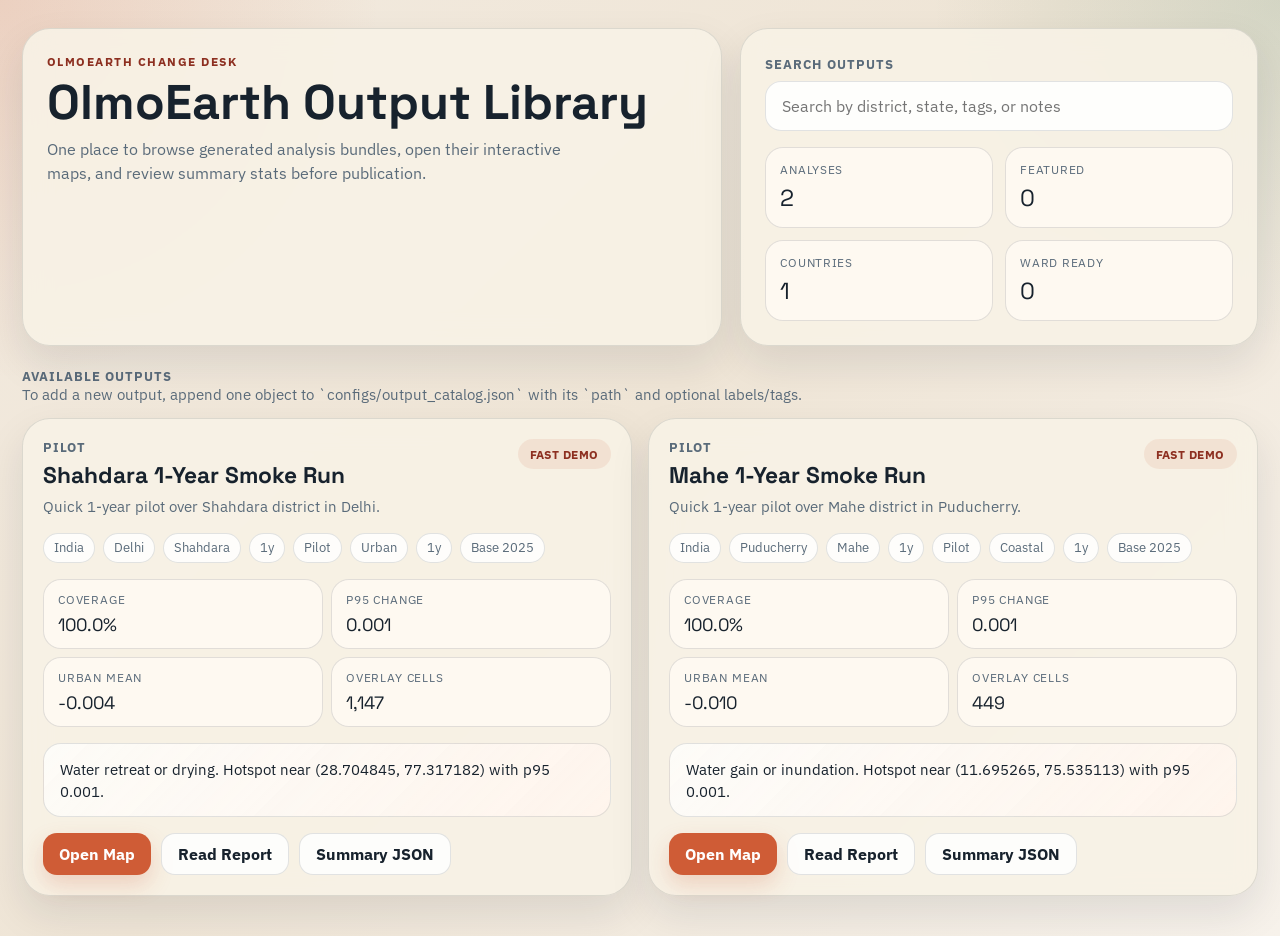
==== index.html @ ed257157 "feat: gh pages" ====
<!doctype html>
<html lang="en">
    <head>
        <meta charset="utf-8" />
        <meta name="viewport" content="width=device-width, initial-scale=1" />
        <title>OlmoEarth Output Library</title>
        <link rel="preconnect" href="https://fonts.googleapis.com" />
        <link rel="preconnect" href="https://fonts.gstatic.com" crossorigin />
        <link
            href="https://fonts.googleapis.com/css2?family=IBM+Plex+Sans:wght@400;500;600;700&family=Space+Grotesk:wght@500;700&display=swap"
            rel="stylesheet"
        />
        <link rel="stylesheet" href="./landing/styles.css" />
    </head>
    <body>
        <div class="shell">
            <header class="hero">
                <div class="hero-copy">
                    <div class="eyebrow">OlmoEarth Change Desk</div>
                    <h1 id="siteTitle">Loading output library...</h1>
                    <p id="siteSubtitle" class="hero-subtitle">
                        Reading the catalog and summarizing generated analysis
                        bundles.
                    </p>
                </div>
                <div class="hero-controls">
                    <label class="control-label" for="search"
                        >Search Outputs</label
                    >
                    <input
                        id="search"
                        class="search-input"
                        type="search"
                        placeholder="Search by district, state, tags, or notes"
                    />
                    <div id="libraryStats" class="stats-grid"></div>
                </div>
            </header>

            <main>
                <section class="section-head">
                    <div>
                        <div class="section-title">Available Outputs</div>
                        <div id="sectionHint" class="section-subtitle">
                            Each card is driven by the catalog JSON plus the
                            run's summary file.
                        </div>
                    </div>
                </section>

                <section id="catalogGrid" class="catalog-grid"></section>
                <div id="emptyState" class="empty-state" hidden>
                    No outputs match the current search.
                </div>
            </main>
        </div>

        <script src="./landing/app.js"></script>
    </body>
</html>
---- landing/styles.css ----
:root {
    --ink: #17222d;
    --muted: #5a6b7a;
    --paper: rgba(255, 250, 243, 0.88);
    --panel: rgba(248, 242, 230, 0.9);
    --line: rgba(23, 34, 45, 0.12);
    --accent: #cf5c36;
    --accent-deep: #8d2f20;
    --accent-cool: #23643d;
    --shadow: 0 18px 40px rgba(23, 34, 45, 0.1);
}

* {
    box-sizing: border-box;
}

html,
body {
    margin: 0;
    min-height: 100%;
    font-family: "IBM Plex Sans", sans-serif;
    color: var(--ink);
    background:
        radial-gradient(
            circle at top left,
            rgba(207, 92, 54, 0.18),
            transparent 24%
        ),
        radial-gradient(
            circle at top right,
            rgba(35, 100, 61, 0.14),
            transparent 22%
        ),
        linear-gradient(135deg, #f2eadf 0%, #efe5d6 48%, #f7f2eb 100%);
}

body {
    min-height: 100vh;
}

.shell {
    max-width: 1380px;
    margin: 0 auto;
    padding: 28px 22px 40px;
}

.hero {
    display: grid;
    grid-template-columns: 1.15fr 0.85fr;
    gap: 18px;
    margin-bottom: 22px;
}

.hero-copy,
.hero-controls,
.analysis-card {
    background: var(--panel);
    border: 1px solid var(--line);
    border-radius: 28px;
    box-shadow: var(--shadow);
    backdrop-filter: blur(14px);
}

.hero-copy,
.hero-controls {
    padding: 24px;
}

.eyebrow {
    font-size: 0.78rem;
    font-weight: 700;
    letter-spacing: 0.12em;
    text-transform: uppercase;
    color: var(--accent-deep);
}

h1 {
    margin: 10px 0 10px;
    font-family: "Space Grotesk", sans-serif;
    font-size: clamp(2rem, 3.8vw, 3.5rem);
    line-height: 0.98;
}

.hero-subtitle {
    margin: 0;
    max-width: 56ch;
    color: var(--muted);
    font-size: 1rem;
    line-height: 1.55;
}

.control-label,
.section-title,
.card-eyebrow {
    font-size: 0.8rem;
    font-weight: 700;
    letter-spacing: 0.08em;
    text-transform: uppercase;
    color: var(--muted);
}

.search-input {
    width: 100%;
    margin-top: 8px;
    margin-bottom: 16px;
    border: 1px solid var(--line);
    border-radius: 16px;
    padding: 14px 16px;
    font: inherit;
    background: rgba(255, 255, 255, 0.88);
}

.stats-grid {
    display: grid;
    grid-template-columns: repeat(2, minmax(0, 1fr));
    gap: 12px;
}

.stat-card {
    background: var(--paper);
    border: 1px solid var(--line);
    border-radius: 18px;
    padding: 14px;
}

.stat-label {
    color: var(--muted);
    font-size: 0.76rem;
    letter-spacing: 0.06em;
    text-transform: uppercase;
}

.stat-value {
    margin-top: 6px;
    font-family: "Space Grotesk", sans-serif;
    font-size: 1.45rem;
}

.section-head {
    display: flex;
    justify-content: space-between;
    align-items: end;
    gap: 16px;
    margin-bottom: 14px;
}

.section-subtitle {
    color: var(--muted);
    font-size: 0.94rem;
}

.catalog-grid {
    display: grid;
    grid-template-columns: repeat(auto-fit, minmax(300px, 1fr));
    gap: 16px;
}

.analysis-card {
    display: grid;
    gap: 16px;
    padding: 20px;
}

.card-top {
    display: flex;
    justify-content: space-between;
    gap: 10px;
    align-items: start;
}

.card-badge {
    display: inline-flex;
    align-items: center;
    gap: 6px;
    min-height: 30px;
    padding: 5px 12px;
    border-radius: 999px;
    background: rgba(207, 92, 54, 0.1);
    color: var(--accent-deep);
    font-size: 0.78rem;
    font-weight: 700;
    letter-spacing: 0.04em;
    text-transform: uppercase;
}

.analysis-title {
    margin: 8px 0 6px;
    font-family: "Space Grotesk", sans-serif;
    font-size: 1.42rem;
    line-height: 1.08;
}

.analysis-subtitle {
    margin: 0;
    color: var(--muted);
    line-height: 1.45;
    font-size: 0.96rem;
}

.pill-row,
.meta-grid,
.action-row {
    display: flex;
    flex-wrap: wrap;
    gap: 8px;
}

.pill,
.meta-pill {
    display: inline-flex;
    align-items: center;
    min-height: 30px;
    padding: 5px 10px;
    border-radius: 999px;
    background: rgba(255, 255, 255, 0.8);
    border: 1px solid var(--line);
    color: var(--muted);
    font-size: 0.82rem;
}

.meta-grid {
    display: grid;
    grid-template-columns: repeat(2, minmax(0, 1fr));
}

.meta-block {
    background: var(--paper);
    border: 1px solid var(--line);
    border-radius: 18px;
    padding: 12px 14px;
}

.meta-label {
    color: var(--muted);
    font-size: 0.74rem;
    text-transform: uppercase;
    letter-spacing: 0.07em;
}

.meta-value {
    margin-top: 6px;
    font-family: "Space Grotesk", sans-serif;
    font-size: 1.12rem;
}

.story-line {
    padding: 14px 16px;
    border-radius: 18px;
    background: linear-gradient(
        135deg,
        rgba(255, 255, 255, 0.72),
        rgba(255, 245, 237, 0.92)
    );
    border: 1px solid var(--line);
    color: var(--ink);
    font-size: 0.95rem;
    line-height: 1.45;
}

.action-row {
    gap: 10px;
}

.action-link {
    display: inline-flex;
    align-items: center;
    justify-content: center;
    min-height: 42px;
    padding: 10px 16px;
    border-radius: 14px;
    text-decoration: none;
    font-weight: 700;
    transition:
        transform 120ms ease,
        box-shadow 120ms ease,
        background 120ms ease;
}

.action-link.primary {
    background: var(--accent);
    color: white;
    box-shadow: 0 10px 22px rgba(207, 92, 54, 0.22);
}

.action-link.secondary {
    background: rgba(255, 255, 255, 0.82);
    border: 1px solid var(--line);
    color: var(--ink);
}

.action-link:hover {
    transform: translateY(-1px);
}

.loading-card,
.error-card,
.empty-state {
    background: var(--panel);
    border: 1px solid var(--line);
    border-radius: 24px;
    padding: 22px;
    color: var(--muted);
    box-shadow: var(--shadow);
}

.error-card {
    color: var(--accent-deep);
}

.empty-state {
    margin-top: 16px;
    text-align: center;
}

@media (max-width: 980px) {
    .hero {
        grid-template-columns: 1fr;
    }

    .meta-grid,
    .stats-grid {
        grid-template-columns: 1fr 1fr;
    }
}

@media (max-width: 640px) {
    .shell {
        padding: 18px 14px 28px;
    }

    .meta-grid,
    .stats-grid {
        grid-template-columns: 1fr;
    }

    .action-row {
        flex-direction: column;
    }
}
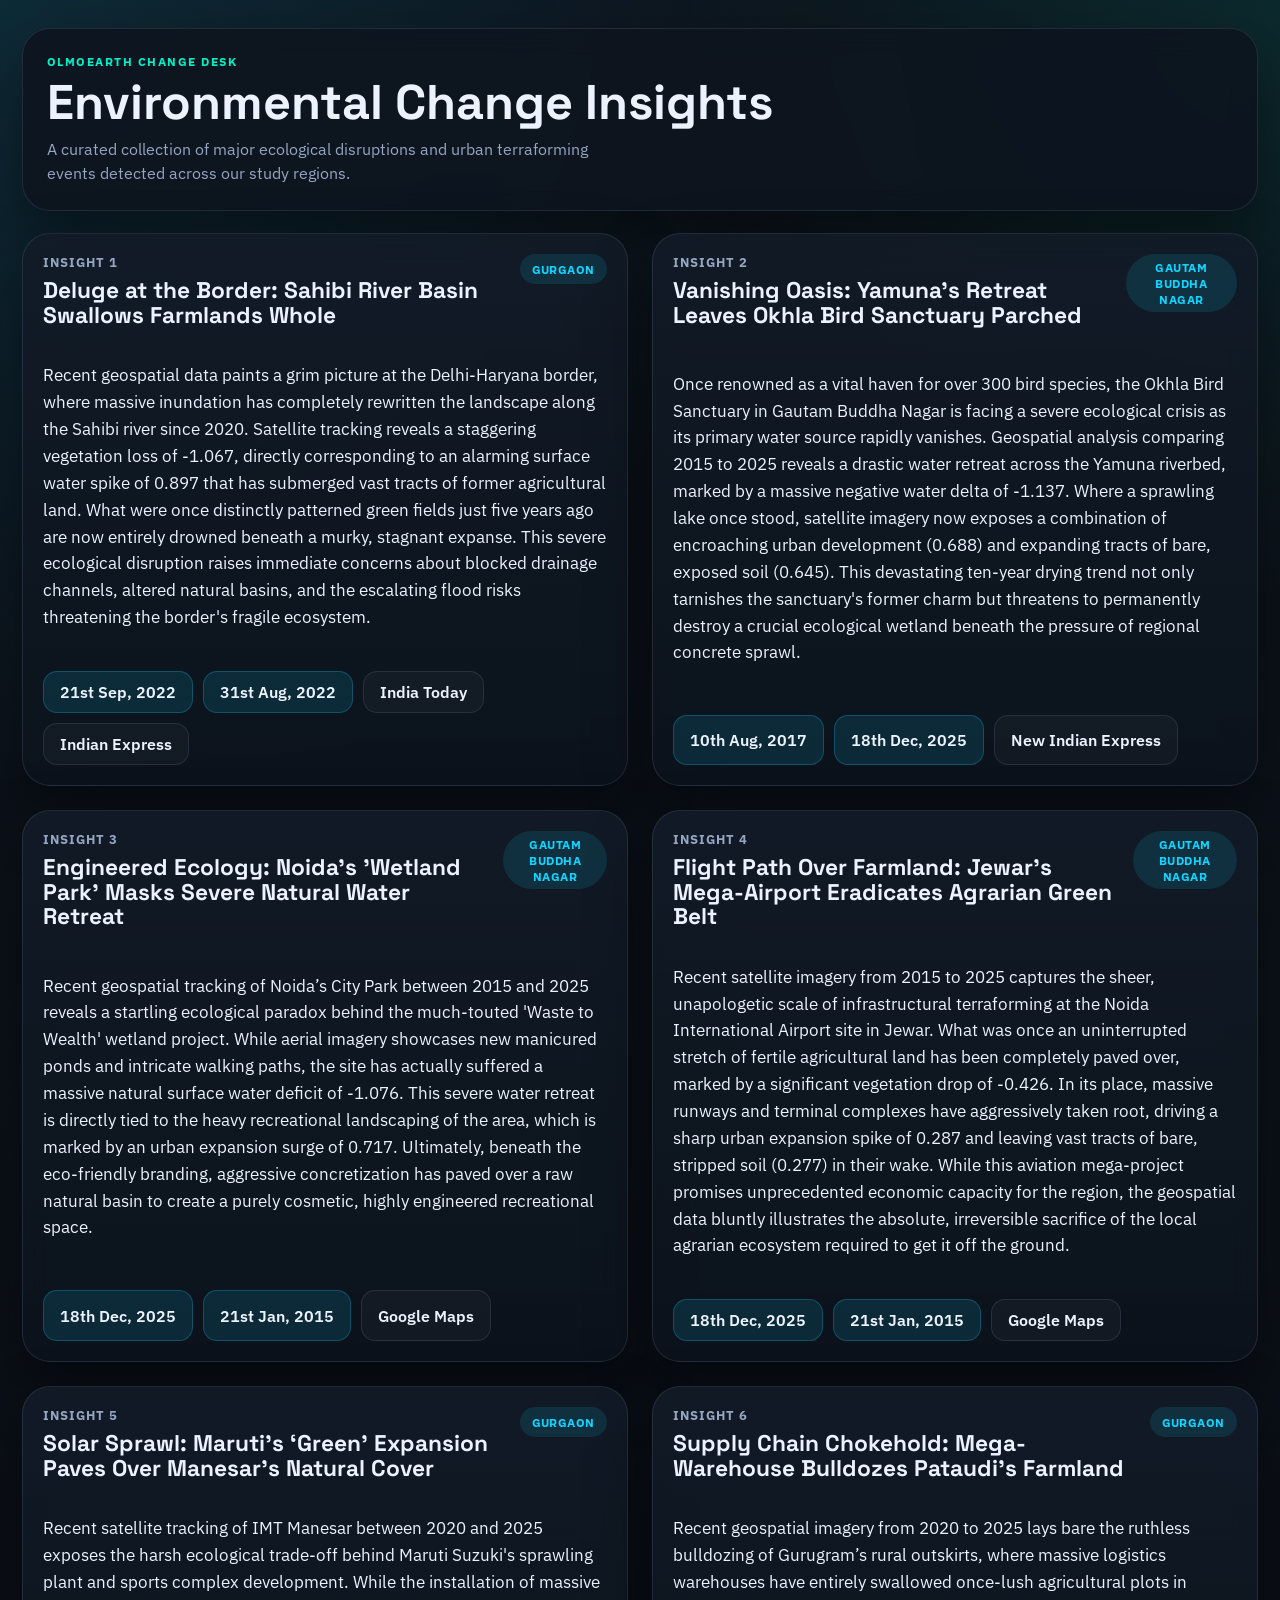
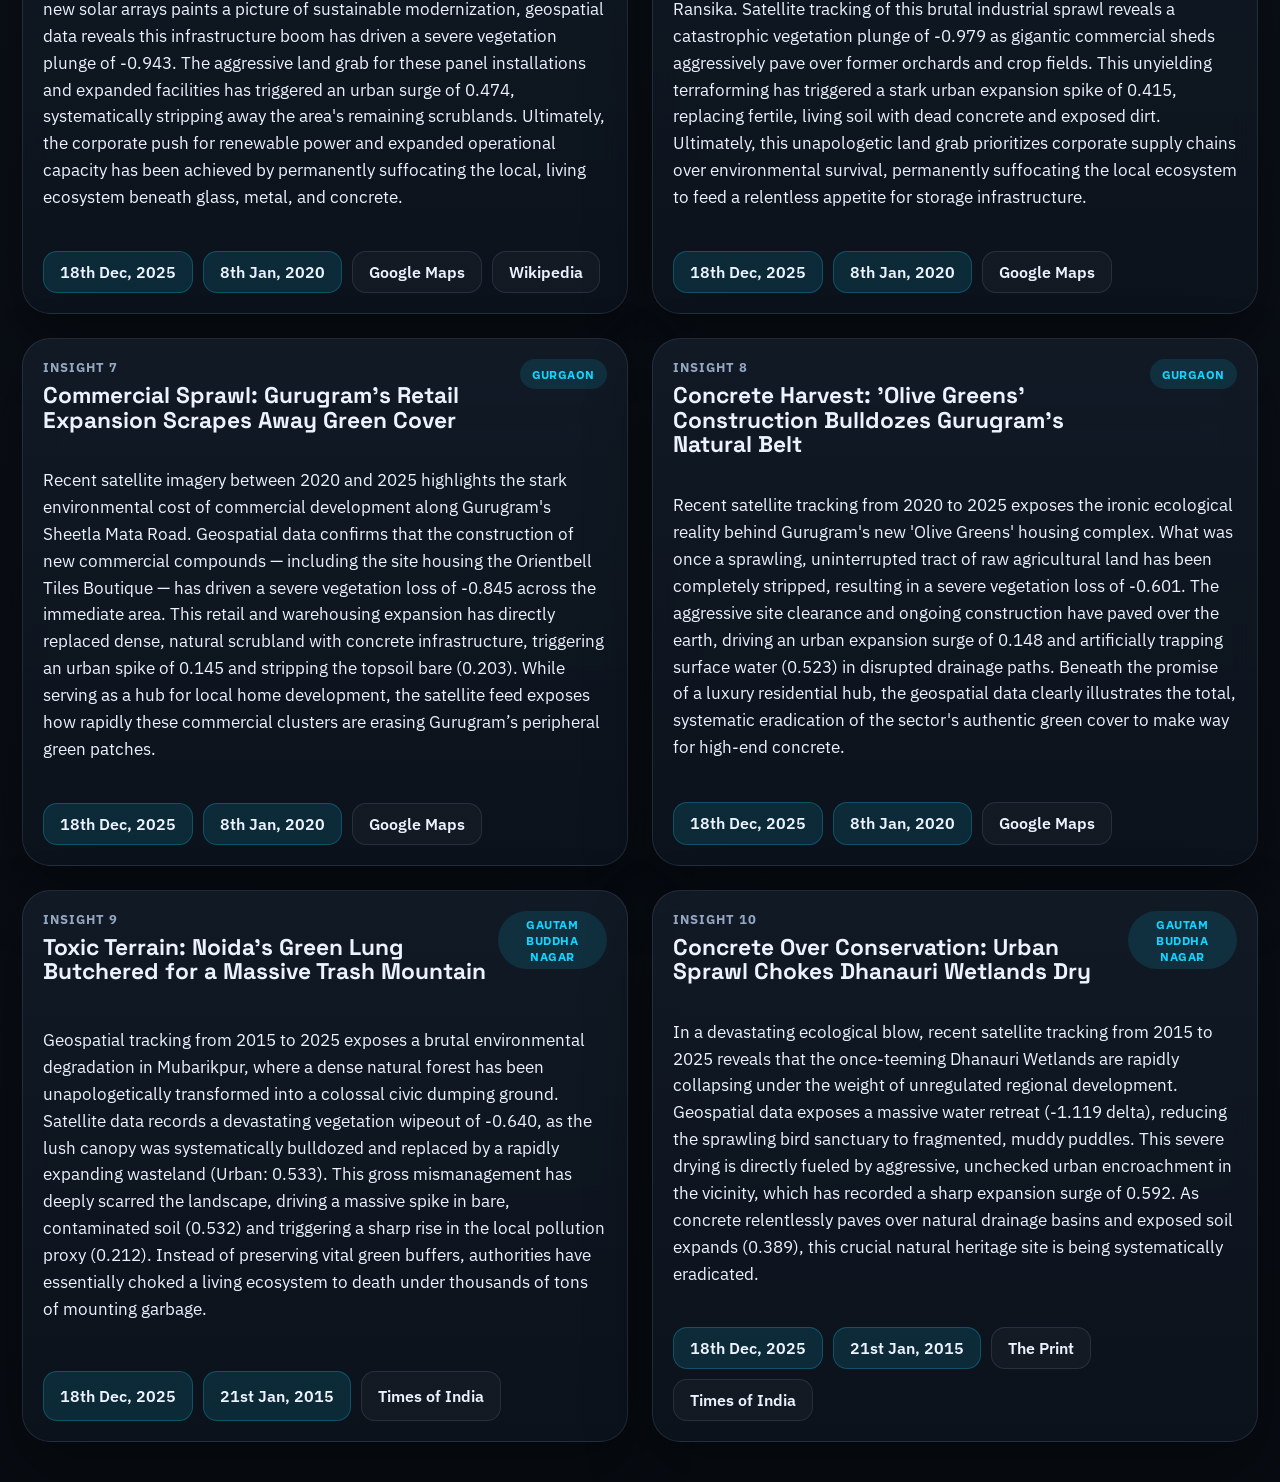
==== commit ffe3eca8: "feat: update landing page with insights section" ====
--- a/index.html
+++ b/index.html
@@ -3,7 +3,8 @@
     <head>
         <meta charset="utf-8" />
         <meta name="viewport" content="width=device-width, initial-scale=1" />
-        <title>OlmoEarth Output Library</title>
+        <title>OlmoEarth Output Library - Insights</title>
+        <link rel="icon" href="data:image/svg+xml,<svg xmlns=%22http://www.w3.org/2000/svg%22 viewBox=%2210 0 100 100%22><text y=%22.9em%22 font-size=%2290%22>🌏</text></svg>">
         <link rel="preconnect" href="https://fonts.googleapis.com" />
         <link rel="preconnect" href="https://fonts.gstatic.com" crossorigin />
         <link
@@ -11,50 +12,225 @@
             rel="stylesheet"
         />
         <link rel="stylesheet" href="./landing/styles.css" />
+        <style>
+            .insights-list {
+                display: grid;
+                grid-template-columns: repeat(2, 1fr);
+                gap: 24px;
+            }
+            @media (max-width: 980px) {
+                .insights-list {
+                    grid-template-columns: 1fr;
+                }
+            }
+            .insight-content {
+                font-size: 1.05rem;
+                line-height: 1.6;
+                color: var(--text);
+                margin-top: 12px;
+                margin-bottom: 24px;
+            }
+        </style>
     </head>
     <body>
         <div class="shell">
-            <header class="hero">
+            <header class="hero" style="grid-template-columns: 1fr;">
                 <div class="hero-copy">
                     <div class="eyebrow">OlmoEarth Change Desk</div>
-                    <h1 id="siteTitle">Loading output library...</h1>
-                    <p id="siteSubtitle" class="hero-subtitle">
-                        Reading the catalog and summarizing generated analysis
-                        bundles.
+                    <h1>Environmental Change Insights</h1>
+                    <p class="hero-subtitle">
+                        A curated collection of major ecological disruptions and urban terraforming events detected across our study regions.
                     </p>
                 </div>
-                <div class="hero-controls">
-                    <label class="control-label" for="search"
-                        >Search Outputs</label
-                    >
-                    <input
-                        id="search"
-                        class="search-input"
-                        type="search"
-                        placeholder="Search by district, state, tags, or notes"
-                    />
-                    <div id="libraryStats" class="stats-grid"></div>
-                </div>
             </header>
 
             <main>
-                <section class="section-head">
-                    <div>
-                        <div class="section-title">Available Outputs</div>
-                        <div id="sectionHint" class="section-subtitle">
-                            Each card is driven by the catalog JSON plus the
-                            run's summary file.
-                        </div>
-                    </div>
+                <section class="insights-list">
+                    <article class="analysis-card">
+                        <div class="card-top">
+                            <div>
+                                <div class="card-eyebrow">Insight 1</div>
+                                <h2 class="analysis-title">Deluge at the Border: Sahibi River Basin Swallows Farmlands Whole</h2>
+                            </div>
+                            <div class="card-badge">Gurgaon</div>
+                        </div>
+                        <div class="insight-content">
+                            Recent geospatial data paints a grim picture at the Delhi-Haryana border, where massive inundation has completely rewritten the landscape along the Sahibi river since 2020. Satellite tracking reveals a staggering vegetation loss of -1.067, directly corresponding to an alarming surface water spike of 0.897 that has submerged vast tracts of former agricultural land. What were once distinctly patterned green fields just five years ago are now entirely drowned beneath a murky, stagnant expanse. This severe ecological disruption raises immediate concerns about blocked drainage channels, altered natural basins, and the escalating flood risks threatening the border's fragile ecosystem.
+                        </div>
+                        <div class="action-row">
+                            <a class="action-link primary" href="https://pythonicvarun.github.io/olmoearth-change-insights/outputs/gurgaon/?basemap=esri_imagery&metric=vegetation_delta&unit=cells&period=5y&opacity=0.30&historical=timeline&speed=1200&lat=28.50535&lng=76.93170&zoom=16.00&historicalDate=2022-09-21" target="_blank">21st Sep, 2022</a>
+                            <a class="action-link primary" href="https://pythonicvarun.github.io/olmoearth-change-insights/outputs/gurgaon/?basemap=esri_imagery&metric=vegetation_delta&unit=cells&period=5y&opacity=0.30&historical=timeline&speed=1200&lat=28.50535&lng=76.93170&zoom=16.00&historicalDate=2022-08-31" target="_blank">31st Aug, 2022</a>
+                            <a class="action-link secondary" href="https://www.indiatoday.in/india/story/gurugram-gurgaon-urban-floods-waterlogging-sahibi-river-lost-aravalli-hills-delhi-haryana-hydrology-natural-drainage-2781896-2025-09-08" target="_blank">India Today</a>
+                            <a class="action-link secondary" href="https://indianexpress.com/article/explained/why-even-moderate-rainfall-leads-to-flooding-in-gurgaon-10131520/" target="_blank">Indian Express</a>
+                        </div>
+                    </article>
+
+                    <article class="analysis-card">
+                        <div class="card-top">
+                            <div>
+                                <div class="card-eyebrow">Insight 2</div>
+                                <h2 class="analysis-title">Vanishing Oasis: Yamuna's Retreat Leaves Okhla Bird Sanctuary Parched</h2>
+                            </div>
+                            <div class="card-badge">Gautam Buddha Nagar</div>
+                        </div>
+                        <div class="insight-content">
+                            Once renowned as a vital haven for over 300 bird species, the Okhla Bird Sanctuary in Gautam Buddha Nagar is facing a severe ecological crisis as its primary water source rapidly vanishes. Geospatial analysis comparing 2015 to 2025 reveals a drastic water retreat across the Yamuna riverbed, marked by a massive negative water delta of -1.137. Where a sprawling lake once stood, satellite imagery now exposes a combination of encroaching urban development (0.688) and expanding tracts of bare, exposed soil (0.645). This devastating ten-year drying trend not only tarnishes the sanctuary's former charm but threatens to permanently destroy a crucial ecological wetland beneath the pressure of regional concrete sprawl.
+                        </div>
+                        <div class="action-row">
+                            <a class="action-link primary" href="https://pythonicvarun.github.io/olmoearth-change-insights/outputs/gautam_buddha_nagar/?basemap=esri_imagery&metric=water_delta&unit=cells&period=10y&opacity=0.15&historical=timeline&speed=1200&lat=28.55676&lng=77.32302&zoom=15.00&historicalDate=2017-08-10" target="_blank">10th Aug, 2017</a>
+                            <a class="action-link primary" href="https://pythonicvarun.github.io/olmoearth-change-insights/outputs/gautam_buddha_nagar/?basemap=esri_imagery&metric=water_delta&unit=cells&period=10y&opacity=0.55&historical=timeline&speed=1200&lat=28.55676&lng=77.32302&zoom=15.00&historicalDate=2025-12-18" target="_blank">18th Dec, 2025</a>
+                            <a class="action-link secondary" href="https://www.newindianexpress.com/states/delhi/2025/Jun/06/from-feathered-paradise-to-forgotten-dump-okhla-sanctuary-loses-charm" target="_blank">New Indian Express</a>
+                        </div>
+                    </article>
+
+                    <article class="analysis-card">
+                        <div class="card-top">
+                            <div>
+                                <div class="card-eyebrow">Insight 3</div>
+                                <h2 class="analysis-title">Engineered Ecology: Noida's 'Wetland Park' Masks Severe Natural Water Retreat</h2>
+                            </div>
+                            <div class="card-badge">Gautam Buddha Nagar</div>
+                        </div>
+                        <div class="insight-content">
+                            Recent geospatial tracking of Noida’s City Park between 2015 and 2025 reveals a startling ecological paradox behind the much-touted 'Waste to Wealth' wetland project. While aerial imagery showcases new manicured ponds and intricate walking paths, the site has actually suffered a massive natural surface water deficit of -1.076. This severe water retreat is directly tied to the heavy recreational landscaping of the area, which is marked by an urban expansion surge of 0.717. Ultimately, beneath the eco-friendly branding, aggressive concretization has paved over a raw natural basin to create a purely cosmetic, highly engineered recreational space.
+                        </div>
+                        <div class="action-row">
+                            <a class="action-link primary" href="https://pythonicvarun.github.io/olmoearth-change-insights/outputs/gautam_buddha_nagar/?basemap=esri_imagery&metric=water_delta&unit=cells&period=10y&opacity=0.35&historical=base&speed=1200&lat=28.59664&lng=77.35729&zoom=17.00&historicalDate=2025-12-18" target="_blank">18th Dec, 2025</a>
+                            <a class="action-link primary" href="https://pythonicvarun.github.io/olmoearth-change-insights/outputs/gautam_buddha_nagar/?basemap=esri_imagery&metric=water_delta&unit=cells&period=10y&opacity=0.35&historical=base&speed=1200&lat=28.59664&lng=77.35729&zoom=17.00&historicalDate=2015-01-21" target="_blank">21st Jan, 2015</a>
+                            <a class="action-link secondary" href="https://maps.app.goo.gl/7TQGL4jjF5YmvLJMA" target="_blank">Google Maps</a>
+                        </div>
+                    </article>
+
+                    <article class="analysis-card">
+                        <div class="card-top">
+                            <div>
+                                <div class="card-eyebrow">Insight 4</div>
+                                <h2 class="analysis-title">Flight Path Over Farmland: Jewar's Mega-Airport Eradicates Agrarian Green Belt</h2>
+                            </div>
+                            <div class="card-badge">Gautam Buddha Nagar</div>
+                        </div>
+                        <div class="insight-content">
+                            Recent satellite imagery from 2015 to 2025 captures the sheer, unapologetic scale of infrastructural terraforming at the Noida International Airport site in Jewar. What was once an uninterrupted stretch of fertile agricultural land has been completely paved over, marked by a significant vegetation drop of -0.426. In its place, massive runways and terminal complexes have aggressively taken root, driving a sharp urban expansion spike of 0.287 and leaving vast tracts of bare, stripped soil (0.277) in their wake. While this aviation mega-project promises unprecedented economic capacity for the region, the geospatial data bluntly illustrates the absolute, irreversible sacrifice of the local agrarian ecosystem required to get it off the ground.
+                        </div>
+                        <div class="action-row">
+                            <a class="action-link primary" href="https://pythonicvarun.github.io/olmoearth-change-insights/outputs/gautam_buddha_nagar/?basemap=esri_imagery&metric=vegetation_delta&unit=cells&period=10y&opacity=0.55&historical=base&speed=1200&lat=28.17355&lng=77.61789&zoom=15.00&historicalDate=2025-12-18" target="_blank">18th Dec, 2025</a>
+                            <a class="action-link primary" href="https://pythonicvarun.github.io/olmoearth-change-insights/outputs/gautam_buddha_nagar/?basemap=esri_imagery&metric=vegetation_delta&unit=cells&period=10y&opacity=0.25&historical=base&speed=1200&lat=28.17355&lng=77.61789&zoom=15.00&historicalDate=2015-01-21" target="_blank">21st Jan, 2015</a>
+                            <a class="action-link secondary" href="https://maps.app.goo.gl/HgYnoMjBkXQBpgHj9" target="_blank">Google Maps</a>
+                        </div>
+                    </article>
+
+                    <article class="analysis-card">
+                        <div class="card-top">
+                            <div>
+                                <div class="card-eyebrow">Insight 5</div>
+                                <h2 class="analysis-title">Solar Sprawl: Maruti’s ‘Green’ Expansion Paves Over Manesar's Natural Cover</h2>
+                            </div>
+                            <div class="card-badge">Gurgaon</div>
+                        </div>
+                        <div class="insight-content">
+                            Recent satellite tracking of IMT Manesar between 2020 and 2025 exposes the harsh ecological trade-off behind Maruti Suzuki's sprawling plant and sports complex development. While the installation of massive new solar arrays paints a picture of sustainable modernization, geospatial data reveals this infrastructure boom has driven a severe vegetation plunge of -0.943. The aggressive land grab for these panel installations and expanded facilities has triggered an urban surge of 0.474, systematically stripping away the area's remaining scrublands. Ultimately, the corporate push for renewable power and expanded operational capacity has been achieved by permanently suffocating the local, living ecosystem beneath glass, metal, and concrete.
+                        </div>
+                        <div class="action-row">
+                            <a class="action-link primary" href="https://pythonicvarun.github.io/olmoearth-change-insights/outputs/gurgaon/?basemap=osm&metric=vegetation_delta&unit=cells&period=5y&opacity=0.45&historical=timeline&speed=1200&lat=28.36679&lng=76.89807&zoom=16.00&historicalDate=2025-12-18" target="_blank">18th Dec, 2025</a>
+                            <a class="action-link primary" href="https://pythonicvarun.github.io/olmoearth-change-insights/outputs/gurgaon/?basemap=osm&metric=vegetation_delta&unit=cells&period=5y&opacity=0.45&historical=timeline&speed=1200&lat=28.36679&lng=76.89807&zoom=16.00&historicalDate=2020-01-08" target="_blank">8th Jan, 2020</a>
+                            <a class="action-link secondary" href="https://maps.app.goo.gl/5bKL5rnrKbe5iajK8" target="_blank">Google Maps</a>
+                            <a class="action-link secondary" href="https://en.wikipedia.org/wiki/Maruti_Suzuki#:~:text=In%20November%202021%20Maruti%20Suzuki%20announce%20to%20set%20up%20of%20a%20big%20plant%20in%20IMT%20Kharkhoda%20in%20Sonipat%20district%20across%20900%20acres%20with%20an%20investment%20of%20%E2%82%B918%2C000%20crores.%5B42%5D" target="_blank">Wikipedia</a>
+                        </div>
+                    </article>
+
+                    <article class="analysis-card">
+                        <div class="card-top">
+                            <div>
+                                <div class="card-eyebrow">Insight 6</div>
+                                <h2 class="analysis-title">Supply Chain Chokehold: Mega-Warehouse Bulldozes Pataudi's Farmland</h2>
+                            </div>
+                            <div class="card-badge">Gurgaon</div>
+                        </div>
+                        <div class="insight-content">
+                            Recent geospatial imagery from 2020 to 2025 lays bare the ruthless bulldozing of Gurugram’s rural outskirts, where massive logistics warehouses have entirely swallowed once-lush agricultural plots in Ransika. Satellite tracking of this brutal industrial sprawl reveals a catastrophic vegetation plunge of -0.979 as gigantic commercial sheds aggressively pave over former orchards and crop fields. This unyielding terraforming has triggered a stark urban expansion spike of 0.415, replacing fertile, living soil with dead concrete and exposed dirt. Ultimately, this unapologetic land grab prioritizes corporate supply chains over environmental survival, permanently suffocating the local ecosystem to feed a relentless appetite for storage infrastructure.
+                        </div>
+                        <div class="action-row">
+                            <a class="action-link primary" href="https://pythonicvarun.github.io/olmoearth-change-insights/outputs/gurgaon/?basemap=osm&metric=vegetation_delta&unit=cells&period=5y&opacity=0.55&historical=base&speed=1200&lat=28.31117&lng=76.74496&zoom=18.00&historicalDate=2025-12-18" target="_blank">18th Dec, 2025</a>
+                            <a class="action-link primary" href="https://pythonicvarun.github.io/olmoearth-change-insights/outputs/gurgaon/?basemap=osm&metric=vegetation_delta&unit=cells&period=5y&opacity=0.30&historical=base&speed=1200&lat=28.31117&lng=76.74496&zoom=18.00&historicalDate=2020-01-08" target="_blank">8th Jan, 2020</a>
+                            <a class="action-link secondary" href="https://maps.app.goo.gl/xyGfAwA3weNfWXVx6" target="_blank">Google Maps</a>
+                        </div>
+                    </article>
+
+                    <article class="analysis-card">
+                        <div class="card-top">
+                            <div>
+                                <div class="card-eyebrow">Insight 7</div>
+                                <h2 class="analysis-title">Commercial Sprawl: Gurugram’s Retail Expansion Scrapes Away Green Cover</h2>
+                            </div>
+                            <div class="card-badge">Gurgaon</div>
+                        </div>
+                        <div class="insight-content">
+                            Recent satellite imagery between 2020 and 2025 highlights the stark environmental cost of commercial development along Gurugram's Sheetla Mata Road. Geospatial data confirms that the construction of new commercial compounds — including the site housing the Orientbell Tiles Boutique — has driven a severe vegetation loss of -0.845 across the immediate area. This retail and warehousing expansion has directly replaced dense, natural scrubland with concrete infrastructure, triggering an urban spike of 0.145 and stripping the topsoil bare (0.203). While serving as a hub for local home development, the satellite feed exposes how rapidly these commercial clusters are erasing Gurugram’s peripheral green patches.
+                        </div>
+                        <div class="action-row">
+                            <a class="action-link primary" href="https://pythonicvarun.github.io/olmoearth-change-insights/outputs/gurgaon/?basemap=osm&metric=vegetation_delta&unit=cells&period=5y&opacity=0.50&historical=timeline&speed=1200&lat=28.48704&lng=77.04336&zoom=17.00&historicalDate=2025-12-18" target="_blank">18th Dec, 2025</a>
+                            <a class="action-link primary" href="https://pythonicvarun.github.io/olmoearth-change-insights/outputs/gurgaon/?basemap=osm&metric=vegetation_delta&unit=cells&period=5y&opacity=0.30&historical=timeline&speed=1200&lat=28.48704&lng=77.04336&zoom=17.00&historicalDate=2020-01-08" target="_blank">8th Jan, 2020</a>
+                            <a class="action-link secondary" href="https://maps.app.goo.gl/6JQzv74cSkdZjhoy6" target="_blank">Google Maps</a>
+                        </div>
+                    </article>
+
+                    <article class="analysis-card">
+                        <div class="card-top">
+                            <div>
+                                <div class="card-eyebrow">Insight 8</div>
+                                <h2 class="analysis-title">Concrete Harvest: 'Olive Greens' Construction Bulldozes Gurugram's Natural Belt</h2>
+                            </div>
+                            <div class="card-badge">Gurgaon</div>
+                        </div>
+                        <div class="insight-content">
+                            Recent satellite tracking from 2020 to 2025 exposes the ironic ecological reality behind Gurugram's new 'Olive Greens' housing complex. What was once a sprawling, uninterrupted tract of raw agricultural land has been completely stripped, resulting in a severe vegetation loss of -0.601. The aggressive site clearance and ongoing construction have paved over the earth, driving an urban expansion surge of 0.148 and artificially trapping surface water (0.523) in disrupted drainage paths. Beneath the promise of a luxury residential hub, the geospatial data clearly illustrates the total, systematic eradication of the sector's authentic green cover to make way for high-end concrete.
+                        </div>
+                        <div class="action-row">
+                            <a class="action-link primary" href="https://pythonicvarun.github.io/olmoearth-change-insights/outputs/gurgaon/?basemap=osm&metric=vegetation_delta&unit=cells&period=5y&opacity=0.60&historical=timeline&speed=1200&lat=28.47140&lng=76.99055&zoom=18.00&historicalDate=2025-12-18" target="_blank">18th Dec, 2025</a>
+                            <a class="action-link primary" href="https://pythonicvarun.github.io/olmoearth-change-insights/outputs/gurgaon/?basemap=osm&metric=vegetation_delta&unit=cells&period=5y&opacity=0.15&historical=timeline&speed=1200&lat=28.47140&lng=76.99055&zoom=18.00&historicalDate=2020-01-08" target="_blank">8th Jan, 2020</a>
+                            <a class="action-link secondary" href="https://maps.app.goo.gl/8g8UtovAPHeUdySk9" target="_blank">Google Maps</a>
+                        </div>
+                    </article>
+
+                    <article class="analysis-card">
+                        <div class="card-top">
+                            <div>
+                                <div class="card-eyebrow">Insight 9</div>
+                                <h2 class="analysis-title">Toxic Terrain: Noida's Green Lung Butchered for a Massive Trash Mountain</h2>
+                            </div>
+                            <div class="card-badge">Gautam Buddha Nagar</div>
+                        </div>
+                        <div class="insight-content">
+                            Geospatial tracking from 2015 to 2025 exposes a brutal environmental degradation in Mubarikpur, where a dense natural forest has been unapologetically transformed into a colossal civic dumping ground. Satellite data records a devastating vegetation wipeout of -0.640, as the lush canopy was systematically bulldozed and replaced by a rapidly expanding wasteland (Urban: 0.533). This gross mismanagement has deeply scarred the landscape, driving a massive spike in bare, contaminated soil (0.532) and triggering a sharp rise in the local pollution proxy (0.212). Instead of preserving vital green buffers, authorities have essentially choked a living ecosystem to death under thousands of tons of mounting garbage.
+                        </div>
+                        <div class="action-row">
+                            <a class="action-link primary" href="https://pythonicvarun.github.io/olmoearth-change-insights/outputs/gautam_buddha_nagar/?basemap=esri_imagery&metric=vegetation_delta&unit=cells&period=10y&opacity=0.55&historical=timeline&speed=1200&lat=28.48053&lng=77.45639&zoom=17.00&historicalDate=2025-12-18" target="_blank">18th Dec, 2025</a>
+                            <a class="action-link primary" href="https://pythonicvarun.github.io/olmoearth-change-insights/outputs/gautam_buddha_nagar/?basemap=esri_imagery&metric=vegetation_delta&unit=cells&period=10y&opacity=0.15&historical=timeline&speed=1200&lat=28.48053&lng=77.45639&zoom=17.00&historicalDate=2015-01-21" target="_blank">21st Jan, 2015</a>
+                            <a class="action-link secondary" href="https://timesofindia.indiatimes.com/city/ghaziabad/noida-begins-temporary-dumping-of-waste-in-mubarakpur-village/articleshow/64770413.cms" target="_blank">Times of India</a>
+                        </div>
+                    </article>
+
+                    <article class="analysis-card">
+                        <div class="card-top">
+                            <div>
+                                <div class="card-eyebrow">Insight 10</div>
+                                <h2 class="analysis-title">Concrete Over Conservation: Urban Sprawl Chokes Dhanauri Wetlands Dry</h2>
+                            </div>
+                            <div class="card-badge">Gautam Buddha Nagar</div>
+                        </div>
+                        <div class="insight-content">
+                            In a devastating ecological blow, recent satellite tracking from 2015 to 2025 reveals that the once-teeming Dhanauri Wetlands are rapidly collapsing under the weight of unregulated regional development. Geospatial data exposes a massive water retreat (-1.119 delta), reducing the sprawling bird sanctuary to fragmented, muddy puddles. This severe drying is directly fueled by aggressive, unchecked urban encroachment in the vicinity, which has recorded a sharp expansion surge of 0.592. As concrete relentlessly paves over natural drainage basins and exposed soil expands (0.389), this crucial natural heritage site is being systematically eradicated.
+                        </div>
+                        <div class="action-row">
+                            <a class="action-link primary" href="https://pythonicvarun.github.io/olmoearth-change-insights/outputs/gautam_buddha_nagar/?basemap=esri_imagery&metric=water_delta&unit=cells&period=10y&opacity=0.45&historical=base&speed=1200&lat=28.33872&lng=77.62137&zoom=17.00&historicalDate=2025-12-18" target="_blank">18th Dec, 2025</a>
+                            <a class="action-link primary" href="https://pythonicvarun.github.io/olmoearth-change-insights/outputs/gautam_buddha_nagar/?basemap=esri_imagery&metric=water_delta&unit=cells&period=10y&opacity=0.15&historical=base&speed=1200&lat=28.33872&lng=77.62137&zoom=17.00&historicalDate=2015-01-21" target="_blank">21st Jan, 2015</a>
+                            <a class="action-link secondary" href="https://theprint.in/ground-reports/jewar-airport-has-fuelled-a-fight-for-dhanauri-wetlands-up-now-has-to-balance-3-priorities/1816393/" target="_blank">The Print</a>
+                            <a class="action-link secondary" href="https://timesofindia.indiatimes.com/city/noida/sarus-habitat-dhanauri-a-step-closer-to-being-notified-a-wetland/articleshow/92049188.cms" target="_blank">Times of India</a>
+                        </div>
+                    </article>
+
                 </section>
-
-                <section id="catalogGrid" class="catalog-grid"></section>
-                <div id="emptyState" class="empty-state" hidden>
-                    No outputs match the current search.
-                </div>
             </main>
         </div>
-
-        <script src="./landing/app.js"></script>
     </body>
-</html>
+</html>
--- a/landing/styles.css
+++ b/landing/styles.css
@@ -1,13 +1,15 @@
 :root {
-    --ink: #17222d;
-    --muted: #5a6b7a;
-    --paper: rgba(255, 250, 243, 0.88);
-    --panel: rgba(248, 242, 230, 0.9);
-    --line: rgba(23, 34, 45, 0.12);
-    --accent: #cf5c36;
-    --accent-deep: #8d2f20;
-    --accent-cool: #23643d;
-    --shadow: 0 18px 40px rgba(23, 34, 45, 0.1);
+    --ink: #ecf3ff;
+    --muted: #95a6c2;
+    --paper: rgba(18, 27, 39, 0.92);
+    --panel: rgba(14, 21, 31, 0.92);
+    --line: rgba(129, 147, 176, 0.18);
+    --accent: #13d4ff;
+    --accent-deep: #00f0c8;
+    --accent-cool: #13d4ff;
+    --shadow: 0 28px 64px rgba(0, 0, 0, 0.42);
+    --text: #ecf3ff;
+    --bg: #0a0f16;
 }
 
 * {
@@ -21,17 +23,9 @@
     font-family: "IBM Plex Sans", sans-serif;
     color: var(--ink);
     background:
-        radial-gradient(
-            circle at top left,
-            rgba(207, 92, 54, 0.18),
-            transparent 24%
-        ),
-        radial-gradient(
-            circle at top right,
-            rgba(35, 100, 61, 0.14),
-            transparent 22%
-        ),
-        linear-gradient(135deg, #f2eadf 0%, #efe5d6 48%, #f7f2eb 100%);
+        radial-gradient(circle at top left, rgba(19, 212, 255, 0.12), transparent 24%),
+        radial-gradient(circle at top right, rgba(0, 240, 200, 0.1), transparent 18%),
+        linear-gradient(180deg, #0d131c 0%, #080c12 100%);
 }
 
 body {
@@ -107,7 +101,16 @@
     border-radius: 16px;
     padding: 14px 16px;
     font: inherit;
-    background: rgba(255, 255, 255, 0.88);
+    color: var(--text);
+    background: rgba(255, 255, 255, 0.03);
+    outline: none;
+}
+.search-input::placeholder {
+    color: #70829f;
+}
+.search-input:focus {
+    border-color: rgba(19, 212, 255, 0.4);
+    box-shadow: 0 0 0 3px rgba(19, 212, 255, 0.12);
 }
 
 .stats-grid {
@@ -117,14 +120,14 @@
 }
 
 .stat-card {
-    background: var(--paper);
-    border: 1px solid var(--line);
+    background: rgba(255, 255, 255, 0.03);
+    border: 1px solid rgba(129, 147, 176, 0.12);
     border-radius: 18px;
     padding: 14px;
 }
 
 .stat-label {
-    color: var(--muted);
+    color: #70829f;
     font-size: 0.76rem;
     letter-spacing: 0.06em;
     text-transform: uppercase;
@@ -134,6 +137,7 @@
     margin-top: 6px;
     font-family: "Space Grotesk", sans-serif;
     font-size: 1.45rem;
+    color: var(--text);
 }
 
 .section-head {
@@ -159,6 +163,7 @@
     display: grid;
     gap: 16px;
     padding: 20px;
+    background: linear-gradient(180deg, rgba(18, 27, 39, 0.9), rgba(12, 19, 28, 0.95));
 }
 
 .card-top {
@@ -169,14 +174,15 @@
 }
 
 .card-badge {
+    text-align: center;
     display: inline-flex;
     align-items: center;
     gap: 6px;
     min-height: 30px;
     padding: 5px 12px;
     border-radius: 999px;
-    background: rgba(207, 92, 54, 0.1);
-    color: var(--accent-deep);
+    background: rgba(19, 212, 255, 0.12);
+    color: var(--accent);
     font-size: 0.78rem;
     font-weight: 700;
     letter-spacing: 0.04em;
@@ -212,8 +218,8 @@
     min-height: 30px;
     padding: 5px 10px;
     border-radius: 999px;
-    background: rgba(255, 255, 255, 0.8);
-    border: 1px solid var(--line);
+    background: rgba(255, 255, 255, 0.04);
+    border: 1px solid rgba(129, 147, 176, 0.18);
     color: var(--muted);
     font-size: 0.82rem;
 }
@@ -224,14 +230,14 @@
 }
 
 .meta-block {
-    background: var(--paper);
-    border: 1px solid var(--line);
+    background: rgba(255, 255, 255, 0.03);
+    border: 1px solid rgba(129, 147, 176, 0.12);
     border-radius: 18px;
     padding: 12px 14px;
 }
 
 .meta-label {
-    color: var(--muted);
+    color: #70829f;
     font-size: 0.74rem;
     text-transform: uppercase;
     letter-spacing: 0.07em;
@@ -241,18 +247,15 @@
     margin-top: 6px;
     font-family: "Space Grotesk", sans-serif;
     font-size: 1.12rem;
+    color: var(--text);
 }
 
 .story-line {
     padding: 14px 16px;
     border-radius: 18px;
-    background: linear-gradient(
-        135deg,
-        rgba(255, 255, 255, 0.72),
-        rgba(255, 245, 237, 0.92)
-    );
-    border: 1px solid var(--line);
-    color: var(--ink);
+    background: linear-gradient(135deg, rgba(255, 255, 255, 0.035), rgba(255, 255, 255, 0.02));
+    border: 1px solid rgba(129, 147, 176, 0.12);
+    color: var(--text);
     font-size: 0.95rem;
     line-height: 1.45;
 }
@@ -269,23 +272,28 @@
     padding: 10px 16px;
     border-radius: 14px;
     text-decoration: none;
-    font-weight: 700;
-    transition:
-        transform 120ms ease,
-        box-shadow 120ms ease,
-        background 120ms ease;
+    font-weight: 600;
+    transition: transform 160ms ease, box-shadow 160ms ease, background 160ms ease, border-color 160ms ease;
 }
 
 .action-link.primary {
-    background: var(--accent);
-    color: white;
-    box-shadow: 0 10px 22px rgba(207, 92, 54, 0.22);
+    background: rgba(19, 212, 255, 0.12);
+    border: 1px solid rgba(19, 212, 255, 0.24);
+    color: var(--text);
+}
+.action-link.primary:hover {
+    background: rgba(19, 212, 255, 0.2);
+    border-color: rgba(19, 212, 255, 0.4);
 }
 
 .action-link.secondary {
-    background: rgba(255, 255, 255, 0.82);
-    border: 1px solid var(--line);
-    color: var(--ink);
+    background: rgba(255, 255, 255, 0.03);
+    border: 1px solid rgba(129, 147, 176, 0.18);
+    color: var(--text);
+}
+.action-link.secondary:hover {
+    background: rgba(19, 212, 255, 0.14);
+    border-color: rgba(19, 212, 255, 0.34);
 }
 
 .action-link:hover {
@@ -336,4 +344,4 @@
     .action-row {
         flex-direction: column;
     }
-}
+}
